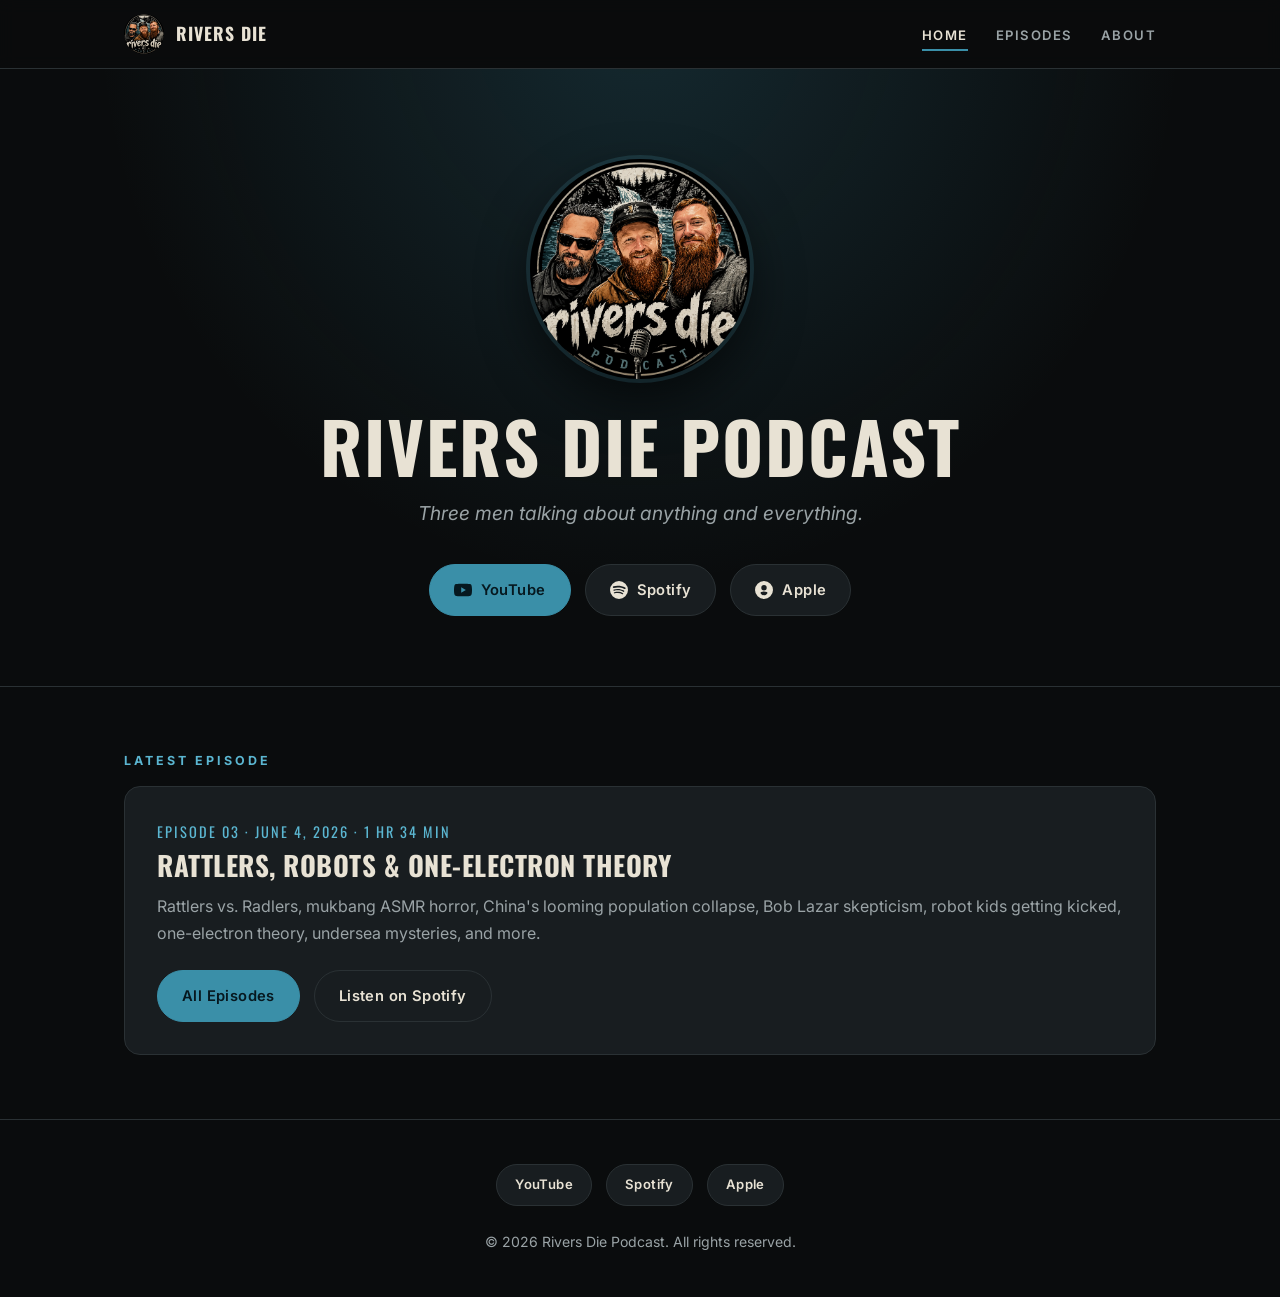
==== index.html @ f342d029 "Initial commit: Rivers Die Podcast website (home, episodes, about)" ====
<!DOCTYPE html>
<html lang="en">
<head>
  <meta charset="UTF-8" />
  <meta name="viewport" content="width=device-width, initial-scale=1.0" />
  <title>Rivers Die Podcast — Three men talking about anything and everything</title>
  <meta name="description" content="The Rivers Die Podcast — brothers Joe and Michael and cousin Justin talking about anything and everything. Listen on YouTube, Spotify, and Apple." />
  <link rel="preconnect" href="https://fonts.googleapis.com" />
  <link rel="preconnect" href="https://fonts.gstatic.com" crossorigin />
  <link href="https://fonts.googleapis.com/css2?family=Oswald:wght@500;700&family=Inter:wght@400;500;600&display=swap" rel="stylesheet" />
  <link rel="stylesheet" href="styles.css" />
</head>
<body>
  <!-- ===== Header ===== -->
  <header class="site-header">
    <div class="wrap nav">
      <a class="nav-brand" href="index.html">
        <img src="assets/logo.png" alt="Rivers Die Podcast logo" onerror="this.style.display='none'" />
        <span>Rivers Die</span>
      </a>
      <nav>
        <ul class="nav-links">
          <li><a href="index.html" class="active">Home</a></li>
          <li><a href="episodes.html">Episodes</a></li>
          <li><a href="about.html">About</a></li>
        </ul>
      </nav>
    </div>
  </header>

  <!-- ===== Hero ===== -->
  <section class="hero">
    <div class="wrap">
      <img class="hero-logo" src="assets/logo.png" alt="Rivers Die Podcast" onerror="this.style.display='none'" />
      <h1>Rivers Die Podcast</h1>
      <p class="tagline">Three men talking about anything and everything.</p>
      <!-- Replace the href values below with the real show URLs once they're live -->
      <div class="platforms">
        <a class="btn primary" href="https://www.youtube.com/results?search_query=Rivers+Die+Podcast" target="_blank" rel="noopener">
          <svg viewBox="0 0 24 24"><path d="M23.5 6.2a3 3 0 0 0-2.1-2.1C19.6 3.6 12 3.6 12 3.6s-7.6 0-9.4.5A3 3 0 0 0 .5 6.2 31 31 0 0 0 0 12a31 31 0 0 0 .5 5.8 3 3 0 0 0 2.1 2.1c1.8.5 9.4.5 9.4.5s7.6 0 9.4-.5a3 3 0 0 0 2.1-2.1A31 31 0 0 0 24 12a31 31 0 0 0-.5-5.8zM9.6 15.6V8.4l6.2 3.6z"/></svg>
          YouTube
        </a>
        <a class="btn" href="https://open.spotify.com/show/033o2dwsRItgJeGqNwXJAj" target="_blank" rel="noopener">
          <svg viewBox="0 0 24 24"><path d="M12 0a12 12 0 1 0 0 24 12 12 0 0 0 0-24zm5.5 17.3a.75.75 0 0 1-1 .25c-2.8-1.7-6.3-2.1-10.4-1.1a.75.75 0 1 1-.33-1.46c4.5-1 8.4-.6 11.5 1.3.36.22.47.69.25 1.02zm1.47-3.27a.94.94 0 0 1-1.29.31c-3.2-2-8.1-2.5-11.9-1.36a.94.94 0 1 1-.54-1.8c4.3-1.3 9.7-.7 13.4 1.56.44.27.59.85.32 1.29zm.13-3.4C15.3 8.3 8.9 8.1 5.2 9.2a1.12 1.12 0 1 1-.65-2.15c4.2-1.27 11.3-1.03 15.7 1.58a1.12 1.12 0 1 1-1.15 1.93z"/></svg>
          Spotify
        </a>
        <a class="btn" href="https://podcasts.apple.com/us/podcast/the-rivers-die-podcast/id1896878911" target="_blank" rel="noopener">
          <svg viewBox="0 0 24 24"><path d="M12 0a12 12 0 1 0 0 24 12 12 0 0 0 0-24zm0 5.4a3.6 3.6 0 1 1 0 7.2 3.6 3.6 0 0 1 0-7.2zM12 19c-2 0-3.8-1-4.5-2.7-.3-.7.2-1.2.8-1.5 1-.5 2.3-.8 3.7-.8s2.7.3 3.7.8c.6.3 1.1.8.8 1.5C15.8 18 14 19 12 19z"/></svg>
          Apple
        </a>
      </div>
    </div>
  </section>

  <!-- ===== Latest episode ===== -->
  <section>
    <div class="wrap">
      <p class="eyebrow">Latest Episode</p>
      <div class="latest">
        <div class="body">
          <span class="num">Episode 03 · June 4, 2026 · 1 hr 34 min</span>
          <h3>Rattlers, Robots &amp; One-Electron Theory</h3>
          <p>Rattlers vs. Radlers, mukbang ASMR horror, China's looming population collapse, Bob Lazar skepticism, robot kids getting kicked, one-electron theory, undersea mysteries, and more.</p>
          <div class="platforms" style="justify-content:flex-start;margin-top:24px;">
            <a class="btn primary" href="episodes.html">All Episodes</a>
            <a class="btn" href="https://open.spotify.com/episode/3U2xiApvWRJkLGmLTy2KL2" target="_blank" rel="noopener">Listen on Spotify</a>
          </div>
        </div>
      </div>
    </div>
  </section>

  <!-- ===== Footer ===== -->
  <footer class="site-footer">
    <div class="wrap">
      <div class="platforms">
        <a class="btn" href="https://www.youtube.com/results?search_query=Rivers+Die+Podcast" target="_blank" rel="noopener">YouTube</a>
        <a class="btn" href="https://open.spotify.com/show/033o2dwsRItgJeGqNwXJAj" target="_blank" rel="noopener">Spotify</a>
        <a class="btn" href="https://podcasts.apple.com/us/podcast/the-rivers-die-podcast/id1896878911" target="_blank" rel="noopener">Apple</a>
      </div>
      <p>&copy; 2026 Rivers Die Podcast. All rights reserved.</p>
    </div>
  </footer>
</body>
</html>
---- styles.css ----
/* ===== Rivers Die Podcast — shared styles ===== */
:root {
  --bg: #0a0c0d;
  --bg-elev: #14181a;
  --bg-card: #181d20;
  --water: #3a8fa8;     /* teal water accent */
  --water-bright: #5bb6d1;
  --cream: #e8e2d4;      /* weathered cream text */
  --muted: #9aa3a6;
  --line: #2a3134;
  --rust: #c46a3f;       /* warm accent */
  --max: 1080px;
}

* { box-sizing: border-box; margin: 0; padding: 0; }

html { scroll-behavior: smooth; }

body {
  background: var(--bg);
  color: var(--cream);
  font-family: "Inter", system-ui, -apple-system, "Segoe UI", Roboto, sans-serif;
  line-height: 1.65;
  -webkit-font-smoothing: antialiased;
}

a { color: var(--water-bright); text-decoration: none; }
a:hover { color: var(--cream); }

.wrap { max-width: var(--max); margin: 0 auto; padding: 0 24px; }

/* ===== Header / Nav ===== */
.site-header {
  position: sticky; top: 0; z-index: 50;
  background: rgba(10,12,13,0.9);
  backdrop-filter: blur(8px);
  border-bottom: 1px solid var(--line);
}
.nav {
  display: flex; align-items: center; justify-content: space-between;
  height: 68px;
}
.nav-brand {
  display: flex; align-items: center; gap: 12px;
  font-family: "Oswald", sans-serif;
  font-weight: 700; letter-spacing: 1px; text-transform: uppercase;
  color: var(--cream); font-size: 1.1rem;
}
.nav-brand img { height: 40px; width: 40px; border-radius: 50%; object-fit: cover; }
.nav-links { display: flex; gap: 28px; list-style: none; }
.nav-links a {
  color: var(--muted); text-transform: uppercase; letter-spacing: 1.5px;
  font-size: 0.82rem; font-weight: 600; padding: 6px 0;
  border-bottom: 2px solid transparent;
}
.nav-links a:hover, .nav-links a.active { color: var(--cream); border-color: var(--water); }

/* ===== Headings ===== */
h1, h2, h3 { font-family: "Oswald", sans-serif; font-weight: 700; line-height: 1.1; letter-spacing: 0.5px; }
.eyebrow {
  color: var(--water-bright); text-transform: uppercase; letter-spacing: 3px;
  font-size: 0.78rem; font-weight: 700; margin-bottom: 14px;
}

/* ===== Hero ===== */
.hero {
  text-align: center;
  padding: 90px 0 70px;
  background:
    radial-gradient(ellipse at 50% -10%, rgba(58,143,168,0.22), transparent 60%),
    var(--bg);
  border-bottom: 1px solid var(--line);
}
.hero-logo {
  width: 220px; height: 220px; border-radius: 50%;
  object-fit: cover; margin: 0 auto 28px;
  box-shadow: 0 0 0 4px rgba(91,182,209,0.15), 0 20px 50px rgba(0,0,0,0.6);
  display: block;
}
.hero h1 {
  font-size: clamp(2.6rem, 6vw, 4.4rem);
  text-transform: uppercase; letter-spacing: 2px;
}
.hero .tagline {
  color: var(--muted); font-size: 1.2rem; margin-top: 14px;
  font-style: italic;
}

/* ===== Buttons ===== */
.platforms { display: flex; gap: 14px; justify-content: center; flex-wrap: wrap; margin-top: 34px; }
.btn {
  display: inline-flex; align-items: center; gap: 9px;
  padding: 13px 24px; border-radius: 999px;
  font-weight: 600; font-size: 0.92rem; letter-spacing: 0.4px;
  border: 1px solid var(--line); background: var(--bg-card); color: var(--cream);
  transition: transform .15s ease, border-color .15s ease, background .15s ease;
}
.btn:hover { transform: translateY(-2px); border-color: var(--water); color: var(--cream); }
.btn.primary { background: var(--water); border-color: var(--water); color: #06181f; }
.btn.primary:hover { background: var(--water-bright); }
.btn svg { width: 18px; height: 18px; fill: currentColor; }

/* ===== Sections ===== */
section { padding: 64px 0; }
.section-title { font-size: clamp(1.8rem, 4vw, 2.6rem); text-transform: uppercase; margin-bottom: 8px; }
.section-sub { color: var(--muted); margin-bottom: 40px; max-width: 620px; }

/* ===== Latest episode card (home) ===== */
.latest {
  display: grid; grid-template-columns: 1fr; gap: 0;
  background: var(--bg-card); border: 1px solid var(--line);
  border-radius: 16px; overflow: hidden;
}
.latest .body { padding: 32px; }
.latest .num {
  color: var(--water-bright); font-family: "Oswald", sans-serif;
  letter-spacing: 2px; font-size: 0.9rem; text-transform: uppercase;
}
.latest h3 { font-size: 1.7rem; margin: 6px 0 12px; text-transform: uppercase; }
.latest p { color: var(--muted); }

/* ===== Spotify embed ===== */
.spotify-embed {
  max-width: 624px;
  border-radius: 12px;
  overflow: hidden;
  box-shadow: 0 16px 44px rgba(0,0,0,0.45);
}
.spotify-embed iframe { display: block; border: 0; border-radius: 12px; width: 100%; }

/* ===== Episode list ===== */
.episodes { display: grid; gap: 22px; }
.episode {
  display: grid; grid-template-columns: 88px 1fr; gap: 24px;
  background: var(--bg-card); border: 1px solid var(--line);
  border-radius: 14px; padding: 26px 28px;
  transition: border-color .15s ease, transform .15s ease;
}
.episode:hover { border-color: var(--water); transform: translateY(-2px); }
.ep-num {
  font-family: "Oswald", sans-serif; font-weight: 700;
  font-size: 2.6rem; color: var(--water); line-height: 1;
  border-right: 1px solid var(--line); padding-right: 20px;
}
.ep-meta { color: var(--muted); font-size: 0.82rem; text-transform: uppercase; letter-spacing: 1.5px; margin-bottom: 8px; }
.episode h3 { font-size: 1.35rem; margin-bottom: 10px; }
.episode p { color: var(--muted); margin-bottom: 16px; }
.ep-links { display: flex; gap: 10px; flex-wrap: wrap; }
.ep-links .btn { padding: 8px 16px; font-size: 0.8rem; }

/* ===== Hosts ===== */
.hosts { display: grid; grid-template-columns: repeat(3, 1fr); gap: 24px; }
.host {
  background: var(--bg-card); border: 1px solid var(--line);
  border-radius: 14px; padding: 30px 26px; text-align: center;
}
.host .avatar {
  width: 92px; height: 92px; border-radius: 50%; margin: 0 auto 18px;
  background: linear-gradient(135deg, var(--water), #1f5364);
  display: flex; align-items: center; justify-content: center;
  font-family: "Oswald", sans-serif; font-size: 2rem; font-weight: 700; color: #06181f;
}
.host h3 { font-size: 1.4rem; text-transform: uppercase; }
.host .role { color: var(--water-bright); font-size: 0.82rem; text-transform: uppercase; letter-spacing: 2px; margin: 6px 0 14px; }
.host p { color: var(--muted); font-size: 0.95rem; }

/* ===== Prose (about) ===== */
.prose { max-width: 720px; }
.prose p { color: var(--muted); margin-bottom: 18px; font-size: 1.05rem; }
.prose p strong { color: var(--cream); }

/* ===== Footer ===== */
.site-footer {
  border-top: 1px solid var(--line);
  padding: 44px 0; text-align: center; color: var(--muted);
  font-size: 0.88rem;
}
.site-footer .platforms { margin-top: 0; margin-bottom: 24px; }
.site-footer .btn { padding: 9px 18px; font-size: 0.82rem; }

/* ===== Responsive ===== */
@media (max-width: 760px) {
  .nav-links { gap: 16px; }
  .nav-links a { font-size: 0.72rem; letter-spacing: 1px; }
  .nav-brand span { display: none; }
  .hosts { grid-template-columns: 1fr; }
  .episode { grid-template-columns: 1fr; gap: 12px; }
  .ep-num { border-right: none; border-bottom: 1px solid var(--line); padding: 0 0 12px; }
}
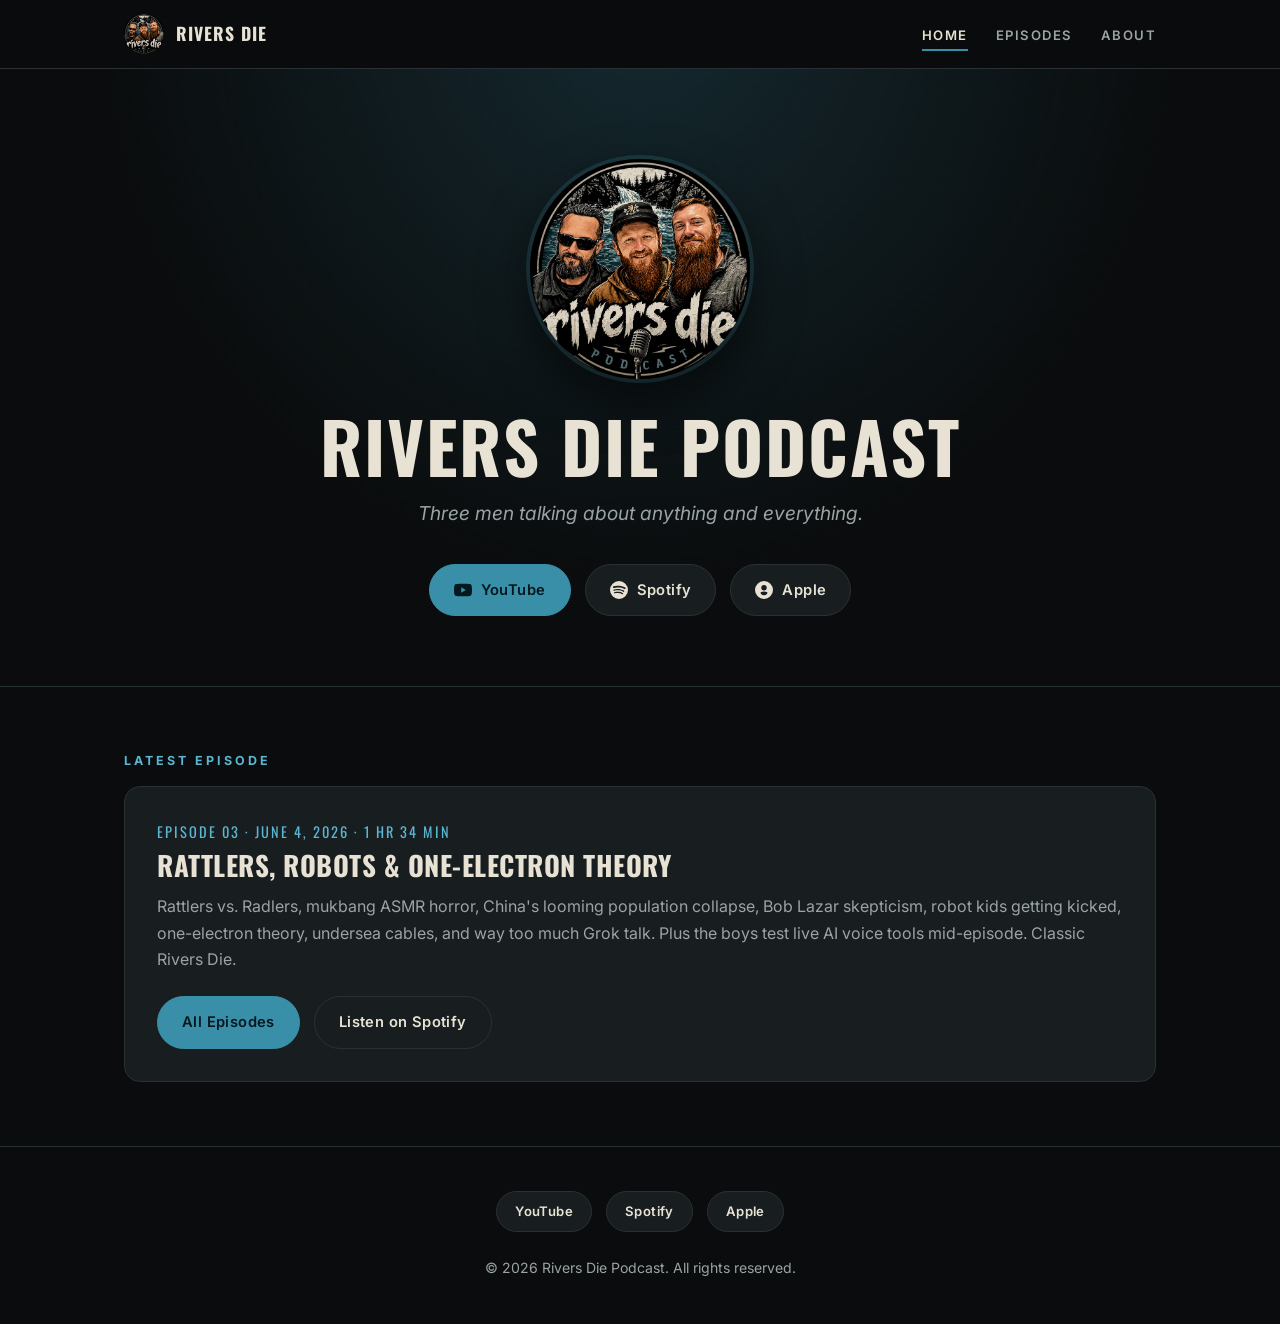
==== commit 09676f8f: "update descriptions" ====
--- a/index.html
+++ b/index.html
@@ -60,7 +60,7 @@
         <div class="body">
           <span class="num">Episode 03 · June 4, 2026 · 1 hr 34 min</span>
           <h3>Rattlers, Robots &amp; One-Electron Theory</h3>
-          <p>Rattlers vs. Radlers, mukbang ASMR horror, China's looming population collapse, Bob Lazar skepticism, robot kids getting kicked, one-electron theory, undersea mysteries, and more.</p>
+          <p>Rattlers vs. Radlers, mukbang ASMR horror, China's looming population collapse, Bob Lazar skepticism, robot kids getting kicked, one-electron theory, undersea cables, and way too much Grok talk. Plus the boys test live AI voice tools mid-episode. Classic Rivers Die.</p>
           <div class="platforms" style="justify-content:flex-start;margin-top:24px;">
             <a class="btn primary" href="episodes.html">All Episodes</a>
             <a class="btn" href="https://open.spotify.com/episode/3U2xiApvWRJkLGmLTy2KL2" target="_blank" rel="noopener">Listen on Spotify</a>
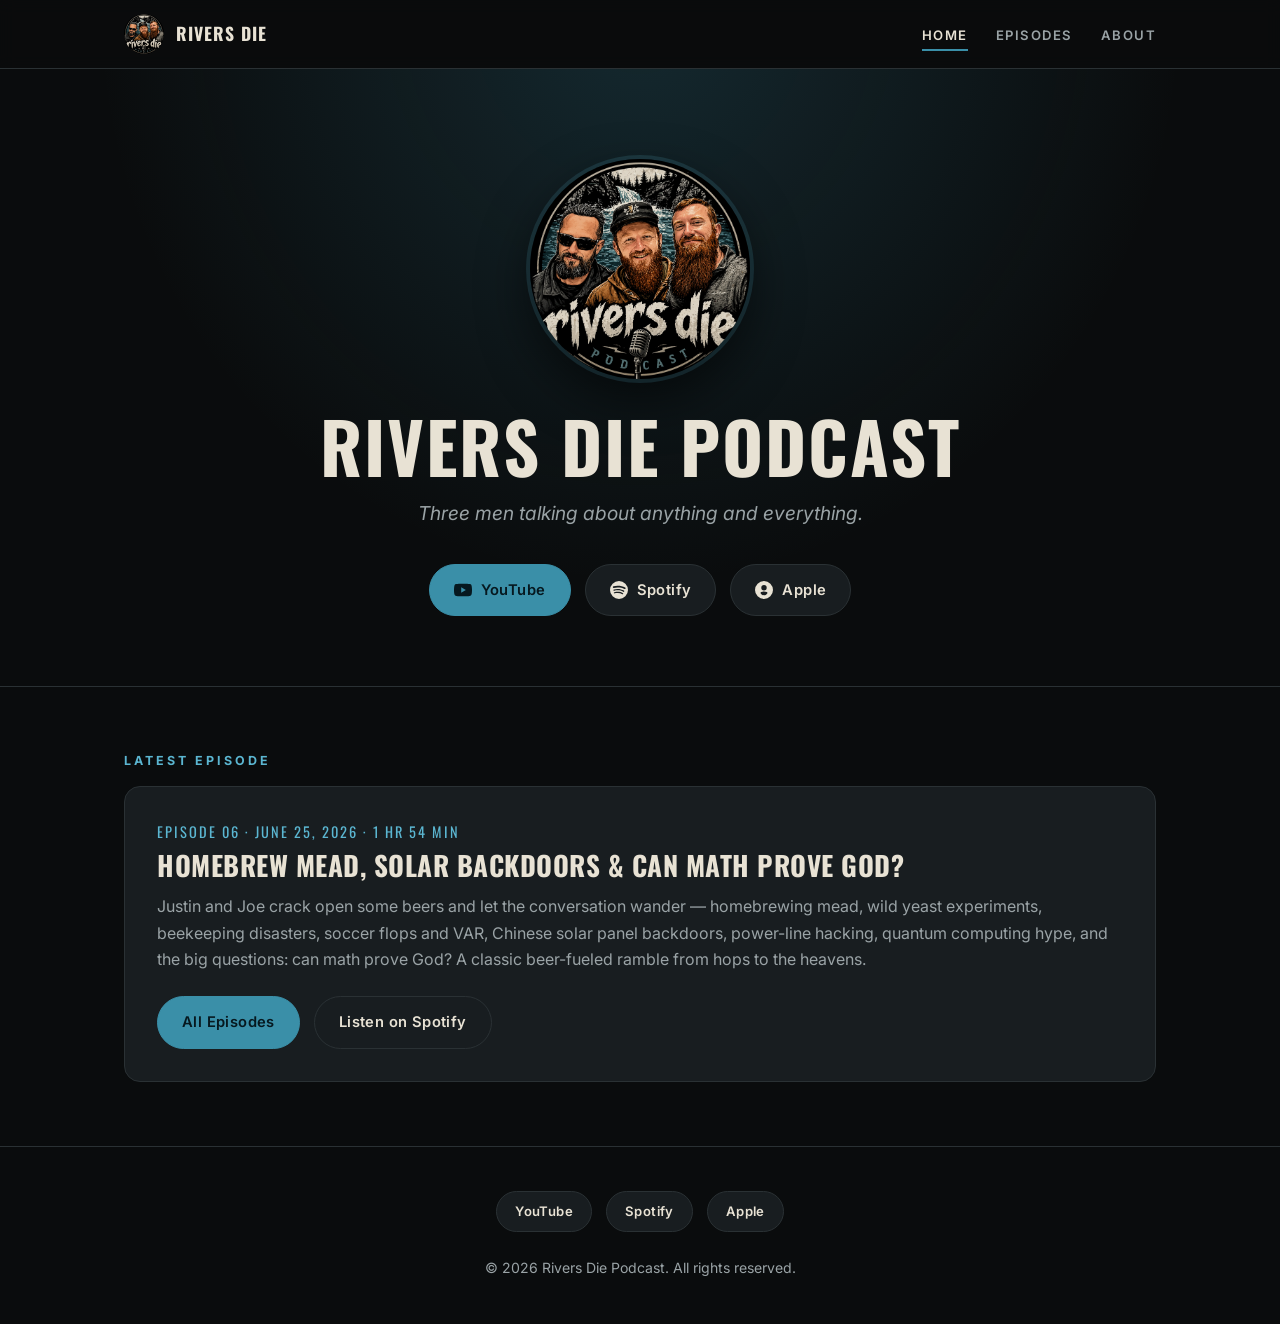
==== commit 4ebac851: "Auto-sync episodes from RSS feed; add eps 04-06" ====
--- a/index.html
+++ b/index.html
@@ -8,21 +8,43 @@
   <link rel="preconnect" href="https://fonts.googleapis.com" />
   <link rel="preconnect" href="https://fonts.gstatic.com" crossorigin />
   <link href="https://fonts.googleapis.com/css2?family=Oswald:wght@500;700&family=Inter:wght@400;500;600&display=swap" rel="stylesheet" />
+  <link rel="canonical" href="https://riversdiepodcast.com/" />
+
+  <link rel="icon" href="/favicon.ico" sizes="any" />
+  <link rel="icon" type="image/png" sizes="32x32" href="/favicon-32.png" />
+  <link rel="apple-touch-icon" href="/apple-touch-icon.png" />
+  <meta name="theme-color" content="#0a0c0d" />
+
+  <meta property="og:type" content="website" />
+  <meta property="og:site_name" content="Rivers Die Podcast" />
+  <meta property="og:title" content="Rivers Die Podcast" />
+  <meta property="og:description" content="Three men talking about anything and everything. Listen on YouTube, Spotify, and Apple." />
+  <meta property="og:url" content="https://riversdiepodcast.com/" />
+  <meta property="og:image" content="https://riversdiepodcast.com/assets/og-image.png" />
+  <meta property="og:image:width" content="1200" />
+  <meta property="og:image:height" content="630" />
+  <meta property="og:image:alt" content="Rivers Die Podcast logo" />
+
+  <meta name="twitter:card" content="summary_large_image" />
+  <meta name="twitter:title" content="Rivers Die Podcast" />
+  <meta name="twitter:description" content="Three men talking about anything and everything. Listen on YouTube, Spotify, and Apple." />
+  <meta name="twitter:image" content="https://riversdiepodcast.com/assets/og-image.png" />
+
   <link rel="stylesheet" href="styles.css" />
 </head>
 <body>
   <!-- ===== Header ===== -->
   <header class="site-header">
     <div class="wrap nav">
-      <a class="nav-brand" href="index.html">
+      <a class="nav-brand" href="/">
         <img src="assets/logo.png" alt="Rivers Die Podcast logo" onerror="this.style.display='none'" />
         <span>Rivers Die</span>
       </a>
       <nav>
         <ul class="nav-links">
-          <li><a href="index.html" class="active">Home</a></li>
-          <li><a href="episodes.html">Episodes</a></li>
-          <li><a href="about.html">About</a></li>
+          <li><a href="/" class="active">Home</a></li>
+          <li><a href="/episodes">Episodes</a></li>
+          <li><a href="/about">About</a></li>
         </ul>
       </nav>
     </div>
@@ -36,7 +58,7 @@
       <p class="tagline">Three men talking about anything and everything.</p>
       <!-- Replace the href values below with the real show URLs once they're live -->
       <div class="platforms">
-        <a class="btn primary" href="https://www.youtube.com/results?search_query=Rivers+Die+Podcast" target="_blank" rel="noopener">
+        <a class="btn primary" href="https://www.youtube.com/@theriversdiepodcast" target="_blank" rel="noopener">
           <svg viewBox="0 0 24 24"><path d="M23.5 6.2a3 3 0 0 0-2.1-2.1C19.6 3.6 12 3.6 12 3.6s-7.6 0-9.4.5A3 3 0 0 0 .5 6.2 31 31 0 0 0 0 12a31 31 0 0 0 .5 5.8 3 3 0 0 0 2.1 2.1c1.8.5 9.4.5 9.4.5s7.6 0 9.4-.5a3 3 0 0 0 2.1-2.1A31 31 0 0 0 24 12a31 31 0 0 0-.5-5.8zM9.6 15.6V8.4l6.2 3.6z"/></svg>
           YouTube
         </a>
@@ -56,14 +78,16 @@
   <section>
     <div class="wrap">
       <p class="eyebrow">Latest Episode</p>
-      <div class="latest">
+      <!-- Auto-synced from the podcast RSS feed by /assets/feed.js.
+           The values below are a fallback, shown only if the feed can't be reached. -->
+      <div class="latest" id="latest-episode">
         <div class="body">
-          <span class="num">Episode 03 · June 4, 2026 · 1 hr 34 min</span>
-          <h3>Rattlers, Robots &amp; One-Electron Theory</h3>
-          <p>Rattlers vs. Radlers, mukbang ASMR horror, China's looming population collapse, Bob Lazar skepticism, robot kids getting kicked, one-electron theory, undersea cables, and way too much Grok talk. Plus the boys test live AI voice tools mid-episode. Classic Rivers Die.</p>
+          <span class="num" data-ep-meta>Episode 06 · June 25, 2026 · 1 hr 54 min</span>
+          <h3 data-ep-title>Homebrew Mead, Solar Backdoors &amp; Can Math Prove God?</h3>
+          <p data-ep-desc>Justin and Joe crack open some beers and let the conversation wander — homebrewing mead, wild yeast experiments, beekeeping disasters, soccer flops and VAR, Chinese solar panel backdoors, power-line hacking, quantum computing hype, and the big questions: can math prove God? A classic beer-fueled ramble from hops to the heavens.</p>
           <div class="platforms" style="justify-content:flex-start;margin-top:24px;">
-            <a class="btn primary" href="episodes.html">All Episodes</a>
-            <a class="btn" href="https://open.spotify.com/episode/3U2xiApvWRJkLGmLTy2KL2" target="_blank" rel="noopener">Listen on Spotify</a>
+            <a class="btn primary" href="/episodes">All Episodes</a>
+            <a class="btn" data-ep-spotify href="https://creators.spotify.com/pod/show/michael677/episodes/06---June-25--2026-e3lc8t1" target="_blank" rel="noopener">Listen on Spotify</a>
           </div>
         </div>
       </div>
@@ -74,12 +98,14 @@
   <footer class="site-footer">
     <div class="wrap">
       <div class="platforms">
-        <a class="btn" href="https://www.youtube.com/results?search_query=Rivers+Die+Podcast" target="_blank" rel="noopener">YouTube</a>
+        <a class="btn" href="https://www.youtube.com/@theriversdiepodcast" target="_blank" rel="noopener">YouTube</a>
         <a class="btn" href="https://open.spotify.com/show/033o2dwsRItgJeGqNwXJAj" target="_blank" rel="noopener">Spotify</a>
         <a class="btn" href="https://podcasts.apple.com/us/podcast/the-rivers-die-podcast/id1896878911" target="_blank" rel="noopener">Apple</a>
       </div>
       <p>&copy; 2026 Rivers Die Podcast. All rights reserved.</p>
     </div>
   </footer>
+
+  <script src="/assets/feed.js" defer></script>
 </body>
 </html>
